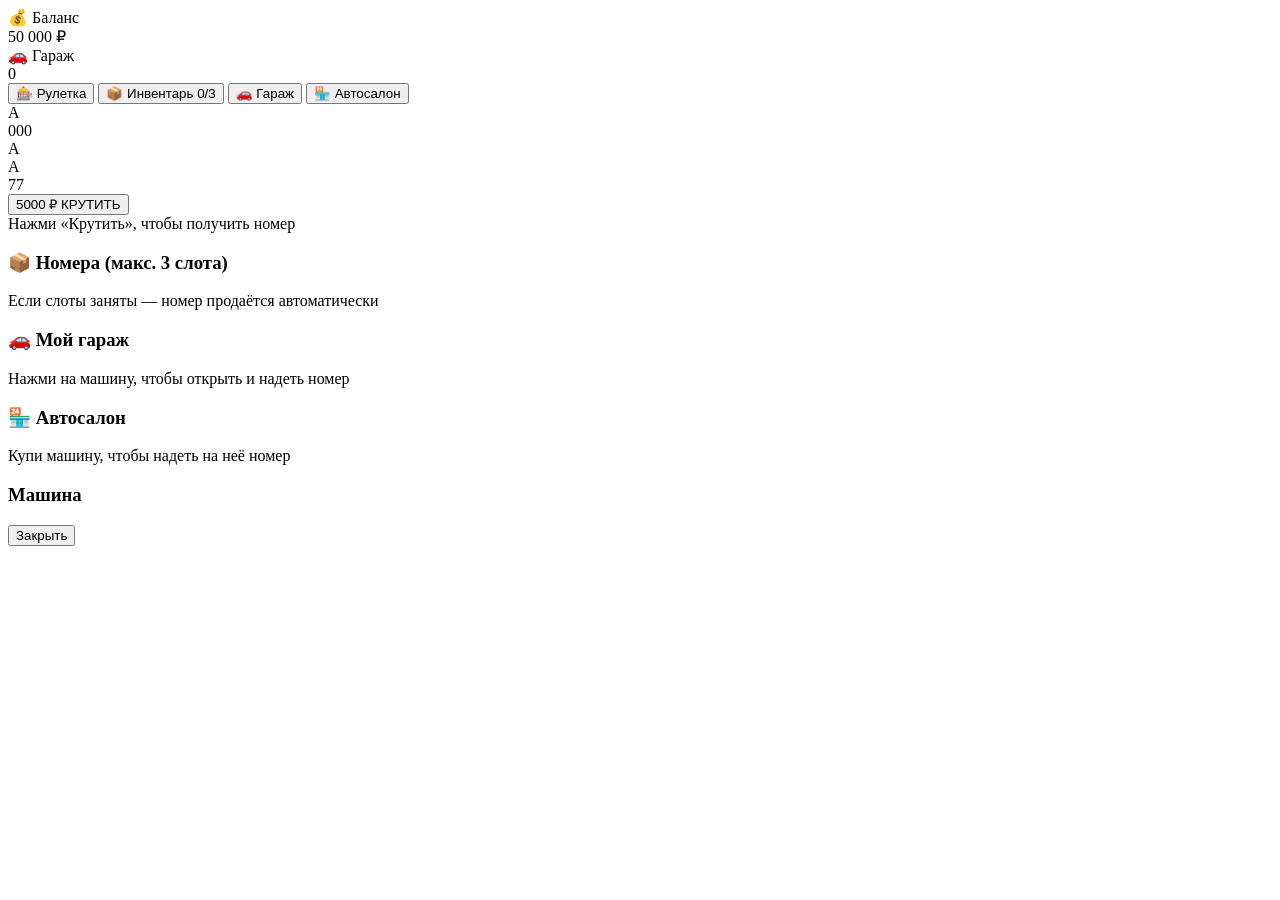
==== index.html @ 52959d86 "Rename index.html.html to index.html" ====
<!DOCTYPE html>
<html lang="ru">
<head>
    <meta charset="UTF-8">
    <meta name="viewport" content="width=device-width, initial-scale=1.0, user-scalable=no">
    <title>Генератор Номеров РФ</title>
    <script src="https://telegram.org/js/telegram-web-app.js"></script>
    <link rel="stylesheet" href="style.css">
</head>
<body>
    <div class="app">
        <header class="header">
            <div class="balance-card">
                <div class="balance-label">💰 Баланс</div>
                <div class="balance-value" id="balance">50 000 ₽</div>
            </div>
            <div class="stat-card">
                <div class="stat-label">🚗 Гараж</div>
                <div class="stat-value" id="garage-count">0</div>
            </div>
        </header>

        <nav class="tabs">
            <button class="tab active" data-tab="roulette">🎰 Рулетка</button>
            <button class="tab" data-tab="inventory">
                📦 Инвентарь
                <span class="badge" id="inv-badge">0/3</span>
            </button>
            <button class="tab" data-tab="garage">🚗 Гараж</button>
            <button class="tab" data-tab="shop">🏪 Автосалон</button>
        </nav>

        <!-- РУЛЕТКА -->
        <main class="tab-content active" id="tab-roulette">
            <div class="plate-wrapper">
                <div class="plate" id="plate">
                    <div class="plate-letter" id="l1">А</div>
                    <div class="plate-digits" id="d1">000</div>
                    <div class="plate-letter" id="l2">А</div>
                    <div class="plate-letter" id="l3">А</div>
                    <div class="plate-region" id="region">77</div>
                </div>
                <div class="combo" id="combo"></div>
            </div>

            <button class="spin-btn" id="spin-btn">
                <span class="spin-price">5000 ₽</span>
                <span class="spin-text">КРУТИТЬ</span>
            </button>

            <div class="info" id="info">Нажми «Крутить», чтобы получить номер</div>
        </main>

        <!-- ИНВЕНТАРЬ -->
        <main class="tab-content" id="tab-inventory">
            <div class="section-header">
                <h3>📦 Номера (макс. 3 слота)</h3>
                <span class="hint">Если слоты заняты — номер продаётся автоматически</span>
            </div>
            <div class="inv-grid" id="inv-grid"></div>
            <div class="inv-actions" id="inv-actions"></div>
        </main>

        <!-- ГАРАЖ -->
        <main class="tab-content" id="tab-garage">
            <div class="section-header">
                <h3>🚗 Мой гараж</h3>
                <span class="hint">Нажми на машину, чтобы открыть и надеть номер</span>
            </div>
            <div class="garage-grid" id="garage-grid"></div>
        </main>

        <!-- АВТОСАЛОН -->
        <main class="tab-content" id="tab-shop">
            <div class="section-header">
                <h3>🏪 Автосалон</h3>
                <span class="hint">Купи машину, чтобы надеть на неё номер</span>
            </div>
            <div class="shop-grid" id="shop-grid"></div>
        </main>
    </div>

    <!-- МОДАЛКА -->
    <div class="modal" id="modal">
        <div class="modal-content">
            <h3 id="modal-title">Машина</h3>
            <div id="modal-body"></div>
            <button class="modal-close" id="modal-close">Закрыть</button>
        </div>
    </div>

    <script src="app.js"></script>
</body>
</html>
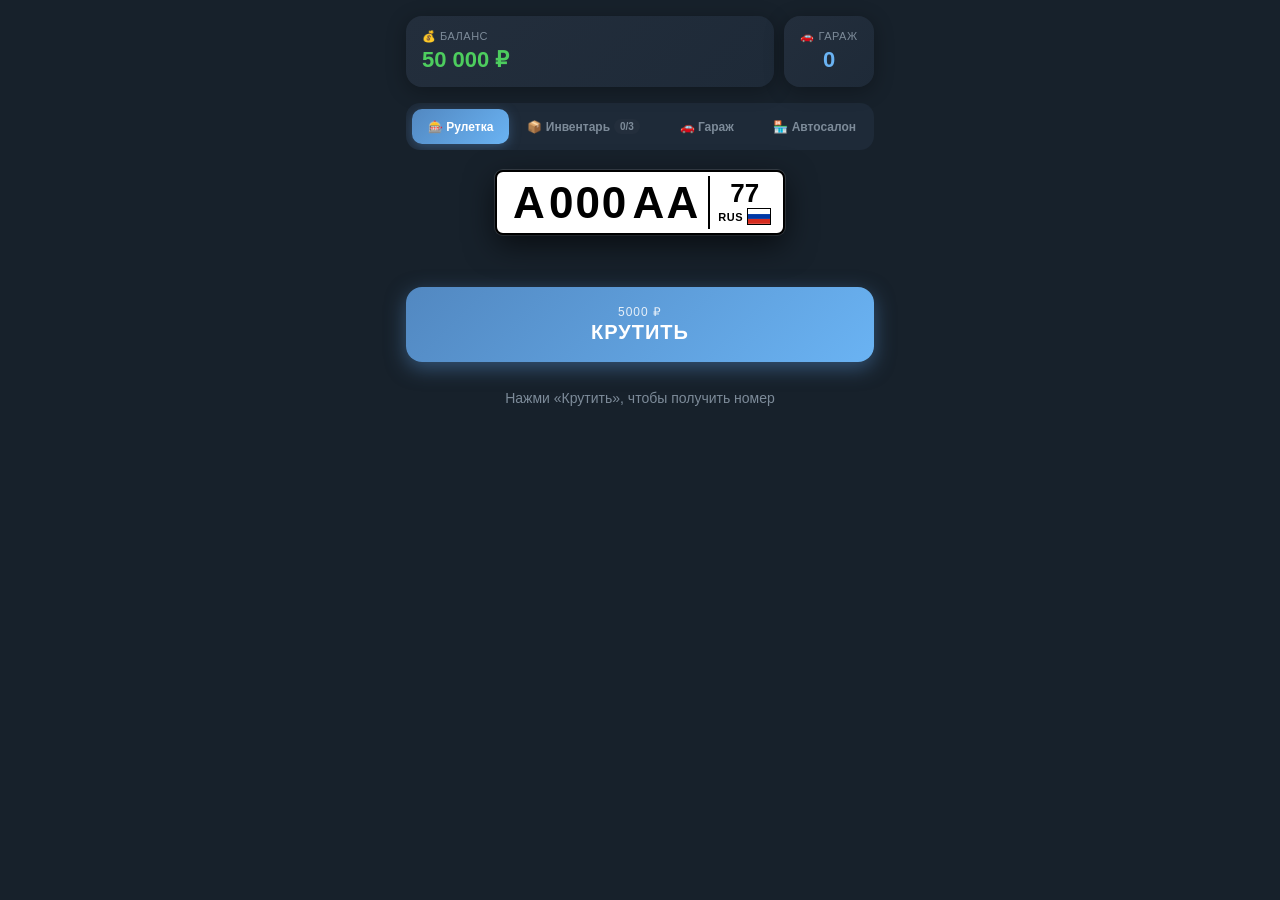
==== commit 441c82d1: "Add files via upload" ====
--- a/index.html
+++ b/index.html
@@ -33,12 +33,26 @@
         <!-- РУЛЕТКА -->
         <main class="tab-content active" id="tab-roulette">
             <div class="plate-wrapper">
-                <div class="plate" id="plate">
-                    <div class="plate-letter" id="l1">А</div>
-                    <div class="plate-digits" id="d1">000</div>
-                    <div class="plate-letter" id="l2">А</div>
-                    <div class="plate-letter" id="l3">А</div>
-                    <div class="plate-region" id="region">77</div>
+                <div class="plate-real" id="plate">
+                    <div class="plate-main">
+                        <div class="plate-letter" id="l1">А</div>
+                        <div class="plate-digits" id="d1">000</div>
+                        <div class="plate-letter" id="l2">А</div>
+                        <div class="plate-letter" id="l3">А</div>
+                    </div>
+                    <div class="plate-side">
+                        <div class="plate-region-num" id="region">77</div>
+                        <div class="plate-country">
+                            <span class="plate-rus">RUS</span>
+                            <span class="plate-flag">
+                                <svg viewBox="0 0 9 6" width="22" height="15">
+                                    <rect width="9" height="2" fill="#fff"/>
+                                    <rect y="2" width="9" height="2" fill="#0039a6"/>
+                                    <rect y="4" width="9" height="2" fill="#d52b1e"/>
+                                </svg>
+                            </span>
+                        </div>
+                    </div>
                 </div>
                 <div class="combo" id="combo"></div>
             </div>
@@ -91,4 +105,4 @@
 
     <script src="app.js"></script>
 </body>
-</html>
+</html>
--- a/style.css
+++ b/style.css
@@ -0,0 +1,492 @@
+* { margin: 0; padding: 0; box-sizing: border-box; -webkit-tap-highlight-color: transparent; }
+
+:root {
+    --bg: #17212b;
+    --bg-2: #1e2a38;
+    --card: #232e3c;
+    --accent: #5288c1;
+    --accent-2: #6ab3f3;
+    --text: #ffffff;
+    --text-dim: #7d8b99;
+    --gold: #ffd700;
+    --green: #4dcd5e;
+    --red: #e53935;
+    --purple: #a855f7;
+}
+
+body {
+    font-family: -apple-system, "SF Pro Display", "Roboto", sans-serif;
+    background: var(--bg);
+    color: var(--text);
+    min-height: 100vh;
+    overflow-x: hidden;
+}
+
+.app { padding: 16px; max-width: 500px; margin: 0 auto; padding-bottom: 40px; }
+
+/* HEADER */
+.header { display: flex; gap: 10px; margin-bottom: 16px; }
+.balance-card, .stat-card {
+    background: linear-gradient(135deg, var(--card), var(--bg-2));
+    border-radius: 16px;
+    padding: 14px 16px;
+    box-shadow: 0 4px 20px rgba(0,0,0,.3);
+}
+.balance-card { flex: 1; }
+.stat-card { min-width: 90px; text-align: center; }
+.balance-label, .stat-label {
+    font-size: 11px; color: var(--text-dim); margin-bottom: 4px;
+    text-transform: uppercase; letter-spacing: .5px;
+}
+.balance-value { font-size: 22px; font-weight: 700; color: var(--green); transition: color .3s; }
+.balance-value.negative { color: var(--red); }
+.stat-value { font-size: 22px; font-weight: 700; color: var(--accent-2); }
+
+/* TABS */
+.tabs {
+    display: flex; gap: 6px; background: var(--bg-2);
+    padding: 6px; border-radius: 14px; margin-bottom: 20px;
+    overflow-x: auto; scrollbar-width: none;
+}
+.tabs::-webkit-scrollbar { display: none; }
+.tab {
+    flex: 1; min-width: fit-content; background: transparent; border: none;
+    color: var(--text-dim); padding: 10px 12px; border-radius: 10px;
+    font-size: 12px; font-weight: 600; cursor: pointer;
+    transition: all .2s; display: flex; align-items: center;
+    justify-content: center; gap: 4px; white-space: nowrap;
+}
+.tab.active {
+    background: linear-gradient(135deg, var(--accent), var(--accent-2));
+    color: #fff; box-shadow: 0 3px 12px rgba(82,136,193,.4);
+}
+.tab:active { transform: scale(.96); }
+
+.badge {
+    background: var(--card); color: var(--text-dim); font-size: 10px;
+    padding: 2px 6px; border-radius: 8px; font-weight: 700;
+}
+.tab.active .badge { background: rgba(0,0,0,.25); color: #fff; }
+.badge.full { background: var(--red); color: #fff; }
+
+.tab-content { display: none; animation: fadeIn .3s; }
+.tab-content.active { display: block; }
+
+@keyframes fadeIn {
+    from { opacity: 0; transform: translateY(5px); }
+    to { opacity: 1; transform: translateY(0); }
+}
+
+.section-header { margin-bottom: 16px; }
+.section-header h3 { font-size: 16px; margin-bottom: 4px; }
+.section-header .hint { font-size: 12px; color: var(--text-dim); }
+
+/* ============ РЕАЛЬНЫЙ НОМЕР ============ */
+.plate-wrapper { margin: 20px 0; text-align: center; }
+
+.plate-real {
+    display: inline-flex;
+    background: #fff;
+    border: 2.5px solid #000;
+    border-radius: 8px;
+    overflow: hidden;
+    font-family: "Arial", "Helvetica", sans-serif;
+    box-shadow: 0 10px 30px rgba(0,0,0,.6), 0 0 0 1px rgba(255,255,255,.15);
+    transition: transform .3s, box-shadow .3s;
+    padding: 4px;
+    gap: 2px;
+    position: relative;
+}
+
+.plate-real.spinning { animation: shake .1s infinite; }
+
+@keyframes shake {
+    0%, 100% { transform: translateX(0); }
+    25% { transform: translateX(-2px); }
+    75% { transform: translateX(2px); }
+}
+
+.plate-real .plate-main {
+    display: flex;
+    align-items: center;
+    gap: 2px;
+    padding: 4px 8px 4px 12px;
+}
+
+.plate-real .plate-letter,
+.plate-real .plate-digits {
+    font-family: "Arial Black", "Arial", sans-serif;
+    font-weight: 900;
+    color: #000;
+    line-height: 1;
+    text-align: center;
+}
+
+.plate-real .plate-letter {
+    font-size: 44px;
+    min-width: 32px;
+}
+
+.plate-real .plate-digits {
+    font-size: 44px;
+    letter-spacing: 2px;
+    padding: 0 2px;
+}
+
+.plate-real .plate-side {
+    display: flex;
+    flex-direction: column;
+    justify-content: center;
+    align-items: center;
+    padding: 4px 8px;
+    border-left: 2px solid #000;
+    gap: 2px;
+    min-width: 58px;
+}
+
+.plate-real .plate-region-num {
+    font-family: "Arial Black", sans-serif;
+    font-weight: 900;
+    font-size: 26px;
+    color: #000;
+    line-height: 1;
+}
+
+.plate-real .plate-country {
+    display: flex;
+    align-items: center;
+    gap: 4px;
+}
+
+.plate-real .plate-rus {
+    font-family: "Arial", sans-serif;
+    font-weight: 700;
+    font-size: 11px;
+    color: #000;
+    letter-spacing: .5px;
+}
+
+.plate-real .plate-flag {
+    display: flex;
+    border: 1px solid #000;
+    line-height: 0;
+}
+
+.plate-real.special {
+    box-shadow: 0 10px 30px rgba(255,215,0,.6), 0 0 30px rgba(255,215,0,.5);
+    border-color: #b8860b;
+}
+.plate-real.special .plate-letter,
+.plate-real.special .plate-digits {
+    color: #8b6914;
+}
+
+.plate-real.legendary {
+    box-shadow: 0 10px 40px rgba(229,57,53,.8), 0 0 50px rgba(229,57,53,.6);
+    border-color: #8b0000;
+    animation: pulse 1.5s infinite;
+}
+.plate-real.legendary .plate-letter,
+.plate-real.legendary .plate-digits {
+    color: #8b0000;
+}
+
+@keyframes pulse {
+    0%, 100% { box-shadow: 0 10px 40px rgba(229,57,53,.8), 0 0 50px rgba(229,57,53,.6); }
+    50% { box-shadow: 0 10px 50px rgba(229,57,53,1), 0 0 70px rgba(229,57,53,.8); }
+}
+
+.combo {
+    margin-top: 14px; font-size: 13px; color: var(--gold);
+    font-weight: 600; min-height: 18px; letter-spacing: .5px;
+}
+
+/* SPIN */
+.spin-btn {
+    width: 100%;
+    background: linear-gradient(135deg, var(--accent), var(--accent-2));
+    color: #fff; border: none; border-radius: 16px;
+    padding: 18px; font-size: 18px; font-weight: 800;
+    letter-spacing: 1px; cursor: pointer;
+    box-shadow: 0 6px 20px rgba(82,136,193,.5);
+    display: flex; flex-direction: column; align-items: center; gap: 2px;
+    transition: all .15s;
+}
+.spin-btn:active { transform: scale(.97); }
+.spin-btn:disabled { opacity: .5; cursor: not-allowed; box-shadow: none; }
+.spin-price { font-size: 12px; opacity: .85; font-weight: 500; }
+.spin-text { font-size: 20px; }
+
+.info {
+    text-align: center; margin-top: 18px; font-size: 14px;
+    color: var(--text-dim); min-height: 40px; padding: 10px;
+    border-radius: 12px; transition: all .3s;
+}
+.info.win { color: var(--green); font-weight: 600; background: rgba(77,205,94,.1); }
+.info.lose { color: var(--red); font-weight: 600; background: rgba(229,57,53,.1); }
+.info.jackpot {
+    color: var(--gold); font-weight: 700;
+    background: rgba(255,215,0,.15);
+    animation: pulse 1s infinite;
+}
+.info.auto { color: var(--accent-2); background: rgba(82,136,193,.15); }
+
+/* INVENTORY */
+.inv-grid { display: grid; grid-template-columns: 1fr; gap: 10px; margin-bottom: 16px; }
+
+.slot {
+    background: var(--bg-2); border: 2px dashed #34404f;
+    border-radius: 14px; padding: 14px; min-height: 90px;
+    display: flex; flex-direction: column; justify-content: space-between;
+    transition: all .3s;
+}
+.slot.filled {
+    border-style: solid; border-color: var(--accent);
+    background: linear-gradient(135deg, var(--card), var(--bg-2));
+    box-shadow: 0 4px 14px rgba(82,136,193,.2);
+}
+.slot.empty {
+    align-items: center; justify-content: center;
+    color: var(--text-dim); font-size: 13px;
+}
+.slot.equipped {
+    border-color: var(--gold);
+    box-shadow: 0 4px 14px rgba(255,215,0,.25);
+    background: linear-gradient(135deg, var(--card), #2e2416);
+}
+
+.slot-top {
+    display: flex; justify-content: space-between;
+    align-items: flex-start; margin-bottom: 8px;
+}
+.slot-num {
+    font-family: "Arial Black", sans-serif; font-weight: 900;
+    font-size: 15px; color: #fff; background: #000;
+    padding: 5px 12px; border-radius: 6px; border: 1px solid #fff;
+    letter-spacing: 1px;
+}
+.slot-num.special { border-color: var(--gold); box-shadow: 0 0 10px var(--gold); }
+.slot-num.legendary {
+    border-color: var(--red); box-shadow: 0 0 10px var(--red);
+    animation: pulse 1.5s infinite;
+}
+
+.slot-price { font-size: 14px; font-weight: 700; color: var(--green); }
+.slot-combos { font-size: 11px; color: var(--text-dim); margin-bottom: 8px; line-height: 1.4; }
+.slot-actions { display: flex; gap: 6px; }
+
+.btn {
+    flex: 1; background: var(--accent); color: #fff; border: none;
+    padding: 8px; border-radius: 8px; font-size: 12px;
+    font-weight: 700; cursor: pointer; transition: all .15s;
+}
+.btn:active { transform: scale(.96); }
+.btn.sell { background: var(--green); }
+.btn.install { background: var(--purple); }
+.btn.ghost { background: var(--card); color: var(--text-dim); }
+
+/* GARAGE */
+.garage-grid { display: flex; flex-direction: column; gap: 12px; }
+
+.car-card {
+    background: linear-gradient(135deg, var(--card), var(--bg-2));
+    border-radius: 16px; padding: 14px;
+    box-shadow: 0 4px 20px rgba(0,0,0,.3);
+    border: 1px solid #2d3946;
+    cursor: pointer; transition: all .2s;
+}
+.car-card:active { transform: scale(.98); }
+.car-card.has-plate {
+    border-color: var(--purple);
+    box-shadow: 0 4px 20px rgba(168,85,247,.25);
+}
+
+.car-header {
+    display: flex; justify-content: space-between;
+    align-items: center; margin-bottom: 10px;
+}
+.car-name { font-size: 15px; font-weight: 800; }
+.car-emoji { font-size: 28px; }
+
+.car-plate {
+    display: inline-flex; align-items: center; background: #fff;
+    border: 2px solid #000; border-radius: 6px; padding: 3px 8px; gap: 2px;
+    font-family: "Arial Black", sans-serif; font-size: 13px; color: #000;
+}
+.car-plate.empty-plate {
+    background: transparent; border: 2px dashed #444; color: var(--text-dim);
+    font-family: inherit; font-size: 12px; padding: 4px 10px;
+}
+.car-plate-special { border-color: var(--gold); box-shadow: 0 0 8px var(--gold); }
+
+/* SHOP */
+.shop-grid { display: flex; flex-direction: column; gap: 12px; }
+.shop-card {
+    background: linear-gradient(135deg, var(--card), var(--bg-2));
+    border-radius: 16px; padding: 16px;
+    box-shadow: 0 4px 20px rgba(0,0,0,.3);
+    border: 1px solid #2d3946;
+    display: flex; gap: 14px; align-items: center;
+    transition: all .3s;
+}
+.shop-card.owned { border-color: var(--green); opacity: .65; }
+.shop-emoji {
+    font-size: 46px; min-width: 60px; text-align: center;
+    filter: drop-shadow(0 4px 8px rgba(0,0,0,.5));
+}
+.shop-info { flex: 1; }
+.shop-name { font-size: 15px; font-weight: 800; margin-bottom: 4px; }
+.shop-desc { font-size: 11px; color: var(--text-dim); margin-bottom: 8px; line-height: 1.4; }
+.shop-price { font-size: 14px; font-weight: 700; color: var(--gold); }
+
+.buy-btn {
+    background: linear-gradient(135deg, var(--gold), #ffb700);
+    color: #000; border: none; padding: 10px 16px; border-radius: 10px;
+    font-size: 13px; font-weight: 800; cursor: pointer;
+    transition: all .15s; white-space: nowrap;
+}
+.buy-btn:active { transform: scale(.96); }
+.buy-btn:disabled { opacity: .4; cursor: not-allowed; }
+
+/* MODAL */
+.modal {
+    position: fixed; inset: 0; background: rgba(0,0,0,.7);
+    backdrop-filter: blur(6px); display: none;
+    align-items: center; justify-content: center;
+    padding: 20px; z-index: 100;
+}
+.modal.active { display: flex; animation: fadeIn .2s; }
+
+.modal-content {
+    background: var(--bg-2); border-radius: 18px; padding: 20px;
+    max-width: 400px; width: 100%; max-height: 80vh; overflow-y: auto;
+    box-shadow: 0 20px 60px rgba(0,0,0,.6);
+}
+.modal-content h3 { font-size: 16px; margin-bottom: 14px; }
+
+.modal-list { display: flex; flex-direction: column; gap: 8px; margin-bottom: 14px; }
+
+.modal-item {
+    background: var(--card); border: 2px solid transparent;
+    border-radius: 10px; padding: 10px 14px; cursor: pointer;
+    display: flex; justify-content: space-between; align-items: center;
+    transition: all .15s;
+}
+.modal-item:active { transform: scale(.98); }
+.modal-item:hover, .modal-item.selected {
+    border-color: var(--accent);
+    background: linear-gradient(135deg, var(--card), #2a3a4d);
+}
+
+.modal-close {
+    width: 100%; background: var(--card); color: var(--text-dim);
+    border: none; padding: 12px; border-radius: 10px;
+    font-weight: 700; cursor: pointer; font-size: 14px;
+    margin-top: 10px;
+}
+.modal-close:active { transform: scale(.97); }
+
+.empty {
+    color: var(--text-dim); font-size: 13px; text-align: center;
+    padding: 30px 20px; background: var(--bg-2); border-radius: 14px;
+    border: 2px dashed #34404f;
+}
+
+/* CAR VIEW */
+.car-view {
+    display: flex; flex-direction: column; align-items: center;
+    gap: 14px; padding: 10px 0;
+}
+
+.car-view-name { font-size: 18px; font-weight: 800; text-align: center; }
+.car-view-price { font-size: 14px; font-weight: 700; color: var(--green); }
+.car-view-actions {
+    display: flex; flex-direction: column; gap: 8px;
+    width: 100%; margin-top: 6px;
+}
+.car-view-actions .btn { padding: 12px; font-size: 14px; }
+
+/* МАШИНА СПЕРЕДИ */
+.car-view-3d {
+    width: 100%;
+    max-width: 340px;
+    margin: 0 auto;
+    position: relative;
+}
+
+.car-view-3d svg {
+    width: 100%;
+    height: auto;
+    filter: drop-shadow(0 10px 20px rgba(0,0,0,.6));
+}
+
+.car-view-plate-front {
+    position: absolute;
+    left: 50%;
+    bottom: 22%;
+    transform: translateX(-50%);
+    display: inline-flex;
+    background: #fff;
+    border: 1.5px solid #000;
+    border-radius: 3px;
+    overflow: hidden;
+    font-family: "Arial Black", sans-serif;
+    padding: 1px;
+    gap: 1px;
+    box-shadow: 0 3px 8px rgba(0,0,0,.5);
+    z-index: 2;
+}
+
+.car-view-plate-front .fp-main {
+    display: flex;
+    align-items: center;
+    padding: 1px 4px;
+    gap: 1px;
+    font-size: 11px;
+    font-weight: 900;
+    color: #000;
+    letter-spacing: 0.5px;
+}
+
+.car-view-plate-front .fp-side {
+    display: flex;
+    flex-direction: column;
+    align-items: center;
+    justify-content: center;
+    border-left: 1px solid #000;
+    padding: 0 3px;
+    font-size: 8px;
+    font-weight: 900;
+    color: #000;
+    min-width: 20px;
+}
+
+.car-view-plate-front .fp-region {
+    font-size: 9px;
+    line-height: 1;
+}
+.car-view-plate-front .fp-rus {
+    font-size: 5px;
+    line-height: 1;
+    margin-top: 1px;
+}
+
+.car-view-plate-front.special {
+    border-color: #b8860b;
+    box-shadow: 0 3px 12px rgba(255,215,0,.7);
+}
+.car-view-plate-front.legendary {
+    border-color: #8b0000;
+    box-shadow: 0 3px 15px rgba(229,57,53,.9);
+    animation: pulse 1.5s infinite;
+}
+
+.car-view-plate-front.empty {
+    background: transparent;
+    border: 1.5px dashed #444;
+    color: var(--text-dim);
+    font-family: inherit;
+    font-weight: 500;
+    font-size: 10px;
+    padding: 3px 8px;
+}
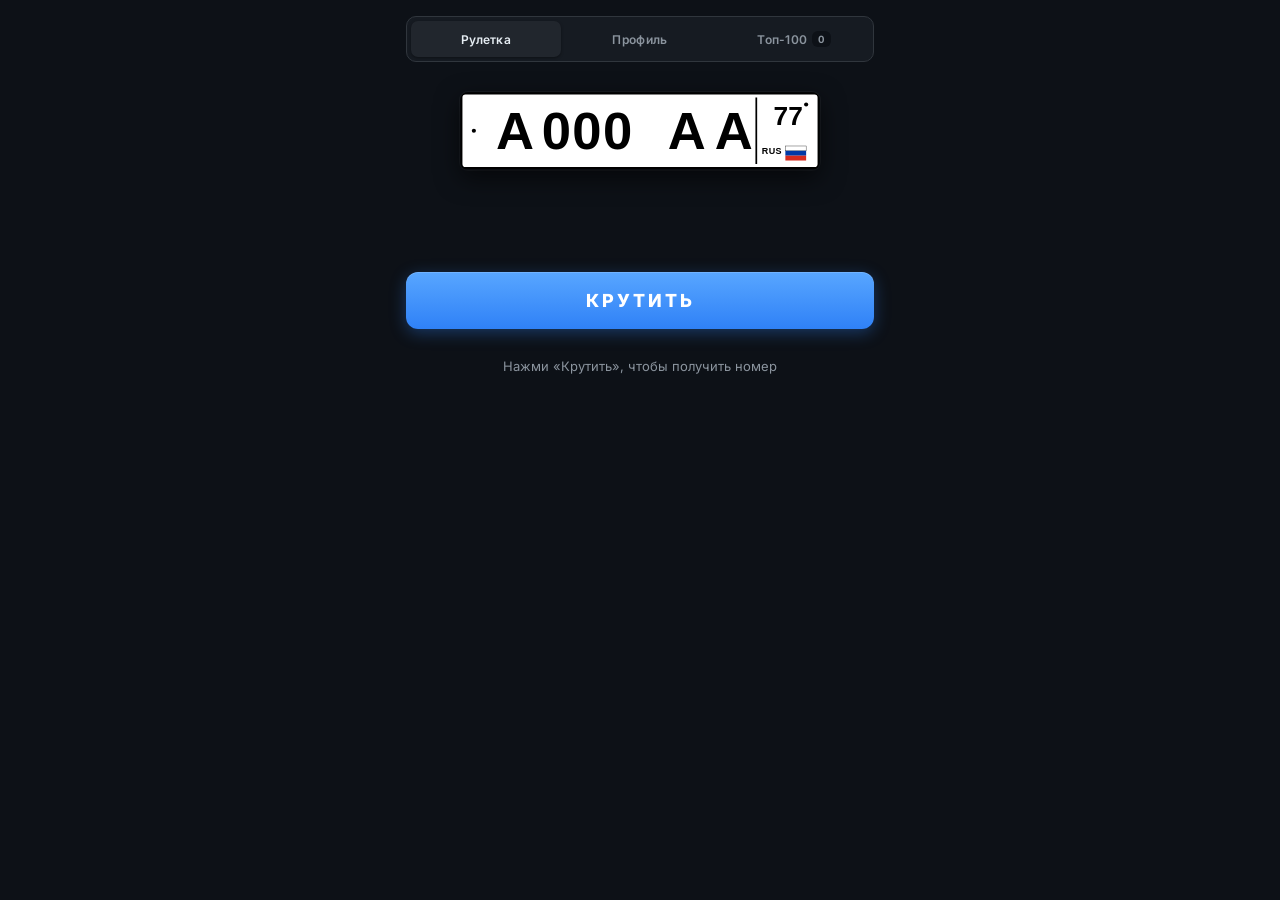
==== commit 54f75ce5: "Add files via upload" ====
--- a/index.html
+++ b/index.html
@@ -5,102 +5,95 @@
     <meta name="viewport" content="width=device-width, initial-scale=1.0, user-scalable=no">
     <title>Генератор Номеров РФ</title>
     <script src="https://telegram.org/js/telegram-web-app.js"></script>
+    <link href="https://fonts.googleapis.com/css2?family=Inter:wght@400;500;600;700;800;900&display=swap" rel="stylesheet">
     <link rel="stylesheet" href="style.css">
 </head>
 <body>
     <div class="app">
-        <header class="header">
-            <div class="balance-card">
-                <div class="balance-label">💰 Баланс</div>
-                <div class="balance-value" id="balance">50 000 ₽</div>
-            </div>
-            <div class="stat-card">
-                <div class="stat-label">🚗 Гараж</div>
-                <div class="stat-value" id="garage-count">0</div>
-            </div>
-        </header>
 
         <nav class="tabs">
-            <button class="tab active" data-tab="roulette">🎰 Рулетка</button>
-            <button class="tab" data-tab="inventory">
-                📦 Инвентарь
-                <span class="badge" id="inv-badge">0/3</span>
+            <button class="tab active" data-tab="roulette">Рулетка</button>
+            <button class="tab" data-tab="profile">Профиль</button>
+            <button class="tab" data-tab="top">
+                Топ-100
+                <span class="badge" id="top-badge">0</span>
             </button>
-            <button class="tab" data-tab="garage">🚗 Гараж</button>
-            <button class="tab" data-tab="shop">🏪 Автосалон</button>
         </nav>
 
         <!-- РУЛЕТКА -->
         <main class="tab-content active" id="tab-roulette">
             <div class="plate-wrapper">
-                <div class="plate-real" id="plate">
-                    <div class="plate-main">
-                        <div class="plate-letter" id="l1">А</div>
-                        <div class="plate-digits" id="d1">000</div>
-                        <div class="plate-letter" id="l2">А</div>
-                        <div class="plate-letter" id="l3">А</div>
-                    </div>
-                    <div class="plate-side">
-                        <div class="plate-region-num" id="region">77</div>
-                        <div class="plate-country">
-                            <span class="plate-rus">RUS</span>
-                            <span class="plate-flag">
-                                <svg viewBox="0 0 9 6" width="22" height="15">
-                                    <rect width="9" height="2" fill="#fff"/>
-                                    <rect y="2" width="9" height="2" fill="#0039a6"/>
-                                    <rect y="4" width="9" height="2" fill="#d52b1e"/>
-                                </svg>
-                            </span>
-                        </div>
-                    </div>
+                <div class="plate-svg-wrapper" id="plate-wrap">
+                    <svg viewBox="0 0 520 112" xmlns="http://www.w3.org/2000/svg" class="plate-svg" id="roulette-plate">
+                        <rect x="2" y="2" width="516" height="108" rx="6" fill="#fff" stroke="#000" stroke-width="3"/>
+                        <circle cx="20" cy="56" r="3" fill="#000"/>
+                        <circle cx="500" cy="18" r="3" fill="#000"/>
+                        <line x1="428" y1="8" x2="428" y2="104" stroke="#000" stroke-width="2.5"/>
+                        <text id="pl-l1" x="52" y="82" font-family="'Arial Black',Arial,sans-serif" font-weight="900" font-size="76" fill="#000">А</text>
+                        <text id="pl-d1" x="118" y="82" font-family="'Arial Black',Arial,sans-serif" font-weight="900" font-size="76" fill="#000" letter-spacing="2">000</text>
+                        <text id="pl-l2" x="300" y="82" font-family="'Arial Black',Arial,sans-serif" font-weight="900" font-size="76" fill="#000">А</text>
+                        <text id="pl-l3" x="368" y="82" font-family="'Arial Black',Arial,sans-serif" font-weight="900" font-size="76" fill="#000">А</text>
+                        <text id="pl-region" x="474" y="48" font-family="'Arial Black',Arial,sans-serif" font-weight="900" font-size="38" fill="#000" text-anchor="middle">77</text>
+                        <text x="436" y="90" font-family="Arial,sans-serif" font-weight="700" font-size="13" fill="#000" letter-spacing="0.5">RUS</text>
+                        <g transform="translate(470, 78)">
+                            <rect width="30" height="7" fill="#fff" stroke="#000" stroke-width="0.5"/>
+                            <rect y="7" width="30" height="7" fill="#0039a6"/>
+                            <rect y="14" width="30" height="7" fill="#d52b1e"/>
+                        </g>
+                    </svg>
                 </div>
                 <div class="combo" id="combo"></div>
+                <div class="plate-price" id="plate-price"></div>
             </div>
 
             <button class="spin-btn" id="spin-btn">
-                <span class="spin-price">5000 ₽</span>
                 <span class="spin-text">КРУТИТЬ</span>
             </button>
 
             <div class="info" id="info">Нажми «Крутить», чтобы получить номер</div>
         </main>
 
-        <!-- ИНВЕНТАРЬ -->
-        <main class="tab-content" id="tab-inventory">
+        <!-- ПРОФИЛЬ -->
+        <main class="tab-content" id="tab-profile">
+            <div class="profile-card">
+                <div class="profile-avatar" id="profile-avatar">И</div>
+                <div class="profile-name" id="profile-name">Игрок</div>
+                <div class="profile-sub" id="profile-sub">Играю в рулетку номеров</div>
+            </div>
+
+            <div class="stats-grid">
+                <div class="stat-box">
+                    <div class="stat-box-label">Всего круток</div>
+                    <div class="stat-box-value" id="st-spins">0</div>
+                </div>
+                <div class="stat-box">
+                    <div class="stat-box-label">Уникальных</div>
+                    <div class="stat-box-value" id="st-unique">0</div>
+                </div>
+                <div class="stat-box">
+                    <div class="stat-box-label">Средняя цена</div>
+                    <div class="stat-box-value" id="st-avg">0 ₽</div>
+                </div>
+                <div class="stat-box">
+                    <div class="stat-box-label">Общая стоимость</div>
+                    <div class="stat-box-value" id="st-total">0 ₽</div>
+                </div>
+            </div>
+
             <div class="section-header">
-                <h3>📦 Номера (макс. 3 слота)</h3>
-                <span class="hint">Если слоты заняты — номер продаётся автоматически</span>
+                <h3>Лучший номер</h3>
             </div>
-            <div class="inv-grid" id="inv-grid"></div>
-            <div class="inv-actions" id="inv-actions"></div>
+            <div id="best-plate-container"></div>
         </main>
 
-        <!-- ГАРАЖ -->
-        <main class="tab-content" id="tab-garage">
+        <!-- ТОП-100 -->
+        <main class="tab-content" id="tab-top">
             <div class="section-header">
-                <h3>🚗 Мой гараж</h3>
-                <span class="hint">Нажми на машину, чтобы открыть и надеть номер</span>
+                <h3>Топ-100 номеров по стоимости</h3>
+                <span class="hint">Показаны только лучшие из твоей коллекции</span>
             </div>
-            <div class="garage-grid" id="garage-grid"></div>
+            <div class="top-list" id="top-list"></div>
         </main>
-
-        <!-- АВТОСАЛОН -->
-        <main class="tab-content" id="tab-shop">
-            <div class="section-header">
-                <h3>🏪 Автосалон</h3>
-                <span class="hint">Купи машину, чтобы надеть на неё номер</span>
-            </div>
-            <div class="shop-grid" id="shop-grid"></div>
-        </main>
-    </div>
-
-    <!-- МОДАЛКА -->
-    <div class="modal" id="modal">
-        <div class="modal-content">
-            <h3 id="modal-title">Машина</h3>
-            <div id="modal-body"></div>
-            <button class="modal-close" id="modal-close">Закрыть</button>
-        </div>
     </div>
 
     <script src="app.js"></script>
--- a/style.css
+++ b/style.css
@@ -1,104 +1,116 @@
 * { margin: 0; padding: 0; box-sizing: border-box; -webkit-tap-highlight-color: transparent; }
 
 :root {
-    --bg: #17212b;
-    --bg-2: #1e2a38;
-    --card: #232e3c;
-    --accent: #5288c1;
-    --accent-2: #6ab3f3;
-    --text: #ffffff;
-    --text-dim: #7d8b99;
-    --gold: #ffd700;
-    --green: #4dcd5e;
-    --red: #e53935;
-    --purple: #a855f7;
+    --bg: #0d1117;
+    --bg-2: #161b22;
+    --card: #1c2128;
+    --card-2: #21262d;
+    --accent: #2f81f7;
+    --accent-2: #58a6ff;
+    --text: #e6edf3;
+    --text-dim: #8b949e;
+    --text-mute: #6e7681;
+    --gold: #d4a017;
+    --green: #3fb950;
+    --red: #f85149;
+    --purple: #a371f7;
+    --border: #30363d;
 }
 
 body {
-    font-family: -apple-system, "SF Pro Display", "Roboto", sans-serif;
+    font-family: 'Inter', -apple-system, "SF Pro Display", Roboto, sans-serif;
     background: var(--bg);
     color: var(--text);
     min-height: 100vh;
     overflow-x: hidden;
+    -webkit-font-smoothing: antialiased;
 }
 
 .app { padding: 16px; max-width: 500px; margin: 0 auto; padding-bottom: 40px; }
-
-/* HEADER */
-.header { display: flex; gap: 10px; margin-bottom: 16px; }
-.balance-card, .stat-card {
-    background: linear-gradient(135deg, var(--card), var(--bg-2));
-    border-radius: 16px;
-    padding: 14px 16px;
-    box-shadow: 0 4px 20px rgba(0,0,0,.3);
-}
-.balance-card { flex: 1; }
-.stat-card { min-width: 90px; text-align: center; }
-.balance-label, .stat-label {
-    font-size: 11px; color: var(--text-dim); margin-bottom: 4px;
-    text-transform: uppercase; letter-spacing: .5px;
-}
-.balance-value { font-size: 22px; font-weight: 700; color: var(--green); transition: color .3s; }
-.balance-value.negative { color: var(--red); }
-.stat-value { font-size: 22px; font-weight: 700; color: var(--accent-2); }
 
 /* TABS */
 .tabs {
-    display: flex; gap: 6px; background: var(--bg-2);
-    padding: 6px; border-radius: 14px; margin-bottom: 20px;
-    overflow-x: auto; scrollbar-width: none;
-}
-.tabs::-webkit-scrollbar { display: none; }
+    display: flex;
+    gap: 4px;
+    background: var(--bg-2);
+    padding: 4px;
+    border-radius: 10px;
+    margin-bottom: 20px;
+    border: 1px solid var(--border);
+}
 .tab {
-    flex: 1; min-width: fit-content; background: transparent; border: none;
-    color: var(--text-dim); padding: 10px 12px; border-radius: 10px;
-    font-size: 12px; font-weight: 600; cursor: pointer;
-    transition: all .2s; display: flex; align-items: center;
-    justify-content: center; gap: 4px; white-space: nowrap;
+    flex: 1;
+    min-width: fit-content;
+    background: transparent;
+    border: none;
+    color: var(--text-dim);
+    padding: 10px 12px;
+    border-radius: 7px;
+    font-size: 12px;
+    font-weight: 600;
+    cursor: pointer;
+    transition: all .15s;
+    display: flex;
+    align-items: center;
+    justify-content: center;
+    gap: 5px;
+    white-space: nowrap;
+    font-family: inherit;
+    letter-spacing: 0.3px;
 }
 .tab.active {
-    background: linear-gradient(135deg, var(--accent), var(--accent-2));
-    color: #fff; box-shadow: 0 3px 12px rgba(82,136,193,.4);
-}
-.tab:active { transform: scale(.96); }
+    background: var(--card-2);
+    color: var(--text);
+    box-shadow: 0 1px 3px rgba(0,0,0,.4);
+}
+.tab:active { transform: scale(.97); }
 
 .badge {
-    background: var(--card); color: var(--text-dim); font-size: 10px;
-    padding: 2px 6px; border-radius: 8px; font-weight: 700;
-}
-.tab.active .badge { background: rgba(0,0,0,.25); color: #fff; }
-.badge.full { background: var(--red); color: #fff; }
-
-.tab-content { display: none; animation: fadeIn .3s; }
-.tab-content.active { display: block; }
+    background: var(--bg);
+    color: var(--text-dim);
+    font-size: 10px;
+    padding: 2px 6px;
+    border-radius: 6px;
+    font-weight: 700;
+    font-variant-numeric: tabular-nums;
+}
+.tab.active .badge { background: var(--card); color: var(--text); }
+
+.tab-content { display: none; }
+.tab-content.active { display: block; animation: fadeIn .25s ease; }
 
 @keyframes fadeIn {
-    from { opacity: 0; transform: translateY(5px); }
+    from { opacity: 0; transform: translateY(4px); }
     to { opacity: 1; transform: translateY(0); }
 }
 
-.section-header { margin-bottom: 16px; }
-.section-header h3 { font-size: 16px; margin-bottom: 4px; }
+.section-header { margin-bottom: 12px; }
+.section-header h3 { font-size: 15px; margin-bottom: 4px; font-weight: 700; }
 .section-header .hint { font-size: 12px; color: var(--text-dim); }
 
-/* ============ РЕАЛЬНЫЙ НОМЕР ============ */
-.plate-wrapper { margin: 20px 0; text-align: center; }
-
-.plate-real {
-    display: inline-flex;
-    background: #fff;
-    border: 2.5px solid #000;
+/* ============ НОМЕР ============ */
+.plate-wrapper { margin: 30px 0 24px; text-align: center; }
+
+.plate-svg-wrapper {
+    display: inline-block;
+    max-width: 380px;
+    width: 100%;
+    padding: 0 10px;
+    transition: filter .3s;
+}
+
+.plate-svg {
+    width: 100%;
+    height: auto;
+    display: block;
     border-radius: 8px;
-    overflow: hidden;
-    font-family: "Arial", "Helvetica", sans-serif;
-    box-shadow: 0 10px 30px rgba(0,0,0,.6), 0 0 0 1px rgba(255,255,255,.15);
+    box-shadow: 0 8px 24px rgba(0,0,0,.6), 0 0 0 1px rgba(255,255,255,.05);
     transition: transform .3s, box-shadow .3s;
-    padding: 4px;
-    gap: 2px;
-    position: relative;
-}
-
-.plate-real.spinning { animation: shake .1s infinite; }
+}
+
+.plate-svg-wrapper.spinning .plate-svg {
+    animation: shake .08s infinite;
+}
 
 @keyframes shake {
     0%, 100% { transform: translateX(0); }
@@ -106,387 +118,256 @@
     75% { transform: translateX(2px); }
 }
 
-.plate-real .plate-main {
-    display: flex;
-    align-items: center;
-    gap: 2px;
-    padding: 4px 8px 4px 12px;
-}
-
-.plate-real .plate-letter,
-.plate-real .plate-digits {
-    font-family: "Arial Black", "Arial", sans-serif;
-    font-weight: 900;
-    color: #000;
-    line-height: 1;
-    text-align: center;
-}
-
-.plate-real .plate-letter {
-    font-size: 44px;
-    min-width: 32px;
-}
-
-.plate-real .plate-digits {
-    font-size: 44px;
-    letter-spacing: 2px;
-    padding: 0 2px;
-}
-
-.plate-real .plate-side {
-    display: flex;
-    flex-direction: column;
-    justify-content: center;
-    align-items: center;
-    padding: 4px 8px;
-    border-left: 2px solid #000;
-    gap: 2px;
-    min-width: 58px;
-}
-
-.plate-real .plate-region-num {
-    font-family: "Arial Black", sans-serif;
-    font-weight: 900;
-    font-size: 26px;
-    color: #000;
-    line-height: 1;
-}
-
-.plate-real .plate-country {
-    display: flex;
-    align-items: center;
-    gap: 4px;
-}
-
-.plate-real .plate-rus {
-    font-family: "Arial", sans-serif;
-    font-weight: 700;
-    font-size: 11px;
-    color: #000;
-    letter-spacing: .5px;
-}
-
-.plate-real .plate-flag {
-    display: flex;
-    border: 1px solid #000;
-    line-height: 0;
-}
-
-.plate-real.special {
-    box-shadow: 0 10px 30px rgba(255,215,0,.6), 0 0 30px rgba(255,215,0,.5);
-    border-color: #b8860b;
-}
-.plate-real.special .plate-letter,
-.plate-real.special .plate-digits {
-    color: #8b6914;
-}
-
-.plate-real.legendary {
-    box-shadow: 0 10px 40px rgba(229,57,53,.8), 0 0 50px rgba(229,57,53,.6);
-    border-color: #8b0000;
+.plate-svg-wrapper.special .plate-svg {
+    box-shadow: 0 8px 40px rgba(212,160,23,.7), 0 0 0 2px #d4a017;
+}
+.plate-svg-wrapper.special .plate-svg text {
+    fill: #8b6914;
+}
+
+.plate-svg-wrapper.legendary .plate-svg {
+    box-shadow: 0 8px 50px rgba(248,81,73,.9), 0 0 0 2px #8b0000;
     animation: pulse 1.5s infinite;
 }
-.plate-real.legendary .plate-letter,
-.plate-real.legendary .plate-digits {
-    color: #8b0000;
+.plate-svg-wrapper.legendary .plate-svg text {
+    fill: #8b0000;
 }
 
 @keyframes pulse {
-    0%, 100% { box-shadow: 0 10px 40px rgba(229,57,53,.8), 0 0 50px rgba(229,57,53,.6); }
-    50% { box-shadow: 0 10px 50px rgba(229,57,53,1), 0 0 70px rgba(229,57,53,.8); }
+    0%, 100% { box-shadow: 0 8px 50px rgba(248,81,73,.9), 0 0 0 2px #8b0000; }
+    50% { box-shadow: 0 8px 60px rgba(248,81,73,1), 0 0 0 2px #8b0000; }
 }
 
 .combo {
-    margin-top: 14px; font-size: 13px; color: var(--gold);
-    font-weight: 600; min-height: 18px; letter-spacing: .5px;
+    margin-top: 16px;
+    font-size: 12px;
+    color: var(--gold);
+    font-weight: 600;
+    min-height: 18px;
+    letter-spacing: 0.3px;
+    line-height: 1.5;
+}
+
+.plate-price {
+    margin-top: 10px;
+    font-size: 24px;
+    font-weight: 800;
+    color: var(--green);
+    min-height: 30px;
+    font-variant-numeric: tabular-nums;
+    letter-spacing: -0.5px;
+}
+.plate-price.jackpot {
+    color: var(--gold);
+    animation: pulse 1s infinite;
 }
 
 /* SPIN */
 .spin-btn {
     width: 100%;
+    background: linear-gradient(180deg, var(--accent-2), var(--accent));
+    color: #fff;
+    border: none;
+    border-radius: 12px;
+    padding: 18px;
+    font-size: 18px;
+    font-weight: 800;
+    letter-spacing: 3px;
+    cursor: pointer;
+    box-shadow: 0 4px 16px rgba(47,129,247,.35), inset 0 1px 0 rgba(255,255,255,.15);
+    transition: all .15s;
+    font-family: inherit;
+}
+.spin-btn:active { transform: scale(.98); }
+.spin-btn:disabled { opacity: .5; cursor: not-allowed; }
+.spin-text { font-size: 18px; }
+
+.info {
+    text-align: center;
+    margin-top: 18px;
+    font-size: 13px;
+    color: var(--text-dim);
+    min-height: 40px;
+    padding: 10px;
+    border-radius: 10px;
+    transition: all .3s;
+    line-height: 1.5;
+}
+.info.win { color: var(--green); font-weight: 600; background: rgba(63,185,80,.08); }
+.info.lose { color: var(--red); font-weight: 600; background: rgba(248,81,73,.08); }
+.info.jackpot {
+    color: var(--gold);
+    font-weight: 700;
+    background: rgba(212,160,23,.12);
+}
+
+/* ============ ПРОФИЛЬ ============ */
+.profile-card {
+    background: var(--card);
+    border: 1px solid var(--border);
+    border-radius: 14px;
+    padding: 24px 20px;
+    text-align: center;
+    margin-bottom: 16px;
+}
+
+.profile-avatar {
+    width: 72px;
+    height: 72px;
+    border-radius: 50%;
     background: linear-gradient(135deg, var(--accent), var(--accent-2));
-    color: #fff; border: none; border-radius: 16px;
-    padding: 18px; font-size: 18px; font-weight: 800;
-    letter-spacing: 1px; cursor: pointer;
-    box-shadow: 0 6px 20px rgba(82,136,193,.5);
-    display: flex; flex-direction: column; align-items: center; gap: 2px;
-    transition: all .15s;
-}
-.spin-btn:active { transform: scale(.97); }
-.spin-btn:disabled { opacity: .5; cursor: not-allowed; box-shadow: none; }
-.spin-price { font-size: 12px; opacity: .85; font-weight: 500; }
-.spin-text { font-size: 20px; }
-
-.info {
-    text-align: center; margin-top: 18px; font-size: 14px;
-    color: var(--text-dim); min-height: 40px; padding: 10px;
-    border-radius: 12px; transition: all .3s;
-}
-.info.win { color: var(--green); font-weight: 600; background: rgba(77,205,94,.1); }
-.info.lose { color: var(--red); font-weight: 600; background: rgba(229,57,53,.1); }
-.info.jackpot {
-    color: var(--gold); font-weight: 700;
-    background: rgba(255,215,0,.15);
-    animation: pulse 1s infinite;
-}
-.info.auto { color: var(--accent-2); background: rgba(82,136,193,.15); }
-
-/* INVENTORY */
-.inv-grid { display: grid; grid-template-columns: 1fr; gap: 10px; margin-bottom: 16px; }
-
-.slot {
-    background: var(--bg-2); border: 2px dashed #34404f;
-    border-radius: 14px; padding: 14px; min-height: 90px;
-    display: flex; flex-direction: column; justify-content: space-between;
-    transition: all .3s;
-}
-.slot.filled {
-    border-style: solid; border-color: var(--accent);
-    background: linear-gradient(135deg, var(--card), var(--bg-2));
-    box-shadow: 0 4px 14px rgba(82,136,193,.2);
-}
-.slot.empty {
-    align-items: center; justify-content: center;
-    color: var(--text-dim); font-size: 13px;
-}
-.slot.equipped {
-    border-color: var(--gold);
-    box-shadow: 0 4px 14px rgba(255,215,0,.25);
-    background: linear-gradient(135deg, var(--card), #2e2416);
-}
-
-.slot-top {
-    display: flex; justify-content: space-between;
-    align-items: flex-start; margin-bottom: 8px;
-}
-.slot-num {
-    font-family: "Arial Black", sans-serif; font-weight: 900;
-    font-size: 15px; color: #fff; background: #000;
-    padding: 5px 12px; border-radius: 6px; border: 1px solid #fff;
-    letter-spacing: 1px;
-}
-.slot-num.special { border-color: var(--gold); box-shadow: 0 0 10px var(--gold); }
-.slot-num.legendary {
-    border-color: var(--red); box-shadow: 0 0 10px var(--red);
-    animation: pulse 1.5s infinite;
-}
-
-.slot-price { font-size: 14px; font-weight: 700; color: var(--green); }
-.slot-combos { font-size: 11px; color: var(--text-dim); margin-bottom: 8px; line-height: 1.4; }
-.slot-actions { display: flex; gap: 6px; }
-
-.btn {
-    flex: 1; background: var(--accent); color: #fff; border: none;
-    padding: 8px; border-radius: 8px; font-size: 12px;
-    font-weight: 700; cursor: pointer; transition: all .15s;
-}
-.btn:active { transform: scale(.96); }
-.btn.sell { background: var(--green); }
-.btn.install { background: var(--purple); }
-.btn.ghost { background: var(--card); color: var(--text-dim); }
-
-/* GARAGE */
-.garage-grid { display: flex; flex-direction: column; gap: 12px; }
-
-.car-card {
-    background: linear-gradient(135deg, var(--card), var(--bg-2));
-    border-radius: 16px; padding: 14px;
-    box-shadow: 0 4px 20px rgba(0,0,0,.3);
-    border: 1px solid #2d3946;
-    cursor: pointer; transition: all .2s;
-}
-.car-card:active { transform: scale(.98); }
-.car-card.has-plate {
-    border-color: var(--purple);
-    box-shadow: 0 4px 20px rgba(168,85,247,.25);
-}
-
-.car-header {
-    display: flex; justify-content: space-between;
-    align-items: center; margin-bottom: 10px;
-}
-.car-name { font-size: 15px; font-weight: 800; }
-.car-emoji { font-size: 28px; }
-
-.car-plate {
-    display: inline-flex; align-items: center; background: #fff;
-    border: 2px solid #000; border-radius: 6px; padding: 3px 8px; gap: 2px;
-    font-family: "Arial Black", sans-serif; font-size: 13px; color: #000;
-}
-.car-plate.empty-plate {
-    background: transparent; border: 2px dashed #444; color: var(--text-dim);
-    font-family: inherit; font-size: 12px; padding: 4px 10px;
-}
-.car-plate-special { border-color: var(--gold); box-shadow: 0 0 8px var(--gold); }
-
-/* SHOP */
-.shop-grid { display: flex; flex-direction: column; gap: 12px; }
-.shop-card {
-    background: linear-gradient(135deg, var(--card), var(--bg-2));
-    border-radius: 16px; padding: 16px;
-    box-shadow: 0 4px 20px rgba(0,0,0,.3);
-    border: 1px solid #2d3946;
-    display: flex; gap: 14px; align-items: center;
-    transition: all .3s;
-}
-.shop-card.owned { border-color: var(--green); opacity: .65; }
-.shop-emoji {
-    font-size: 46px; min-width: 60px; text-align: center;
-    filter: drop-shadow(0 4px 8px rgba(0,0,0,.5));
-}
-.shop-info { flex: 1; }
-.shop-name { font-size: 15px; font-weight: 800; margin-bottom: 4px; }
-.shop-desc { font-size: 11px; color: var(--text-dim); margin-bottom: 8px; line-height: 1.4; }
-.shop-price { font-size: 14px; font-weight: 700; color: var(--gold); }
-
-.buy-btn {
-    background: linear-gradient(135deg, var(--gold), #ffb700);
-    color: #000; border: none; padding: 10px 16px; border-radius: 10px;
-    font-size: 13px; font-weight: 800; cursor: pointer;
-    transition: all .15s; white-space: nowrap;
-}
-.buy-btn:active { transform: scale(.96); }
-.buy-btn:disabled { opacity: .4; cursor: not-allowed; }
-
-/* MODAL */
-.modal {
-    position: fixed; inset: 0; background: rgba(0,0,0,.7);
-    backdrop-filter: blur(6px); display: none;
-    align-items: center; justify-content: center;
-    padding: 20px; z-index: 100;
-}
-.modal.active { display: flex; animation: fadeIn .2s; }
-
-.modal-content {
-    background: var(--bg-2); border-radius: 18px; padding: 20px;
-    max-width: 400px; width: 100%; max-height: 80vh; overflow-y: auto;
-    box-shadow: 0 20px 60px rgba(0,0,0,.6);
-}
-.modal-content h3 { font-size: 16px; margin-bottom: 14px; }
-
-.modal-list { display: flex; flex-direction: column; gap: 8px; margin-bottom: 14px; }
-
-.modal-item {
-    background: var(--card); border: 2px solid transparent;
-    border-radius: 10px; padding: 10px 14px; cursor: pointer;
-    display: flex; justify-content: space-between; align-items: center;
-    transition: all .15s;
-}
-.modal-item:active { transform: scale(.98); }
-.modal-item:hover, .modal-item.selected {
-    border-color: var(--accent);
-    background: linear-gradient(135deg, var(--card), #2a3a4d);
-}
-
-.modal-close {
-    width: 100%; background: var(--card); color: var(--text-dim);
-    border: none; padding: 12px; border-radius: 10px;
-    font-weight: 700; cursor: pointer; font-size: 14px;
-    margin-top: 10px;
-}
-.modal-close:active { transform: scale(.97); }
-
-.empty {
-    color: var(--text-dim); font-size: 13px; text-align: center;
-    padding: 30px 20px; background: var(--bg-2); border-radius: 14px;
-    border: 2px dashed #34404f;
-}
-
-/* CAR VIEW */
-.car-view {
-    display: flex; flex-direction: column; align-items: center;
-    gap: 14px; padding: 10px 0;
-}
-
-.car-view-name { font-size: 18px; font-weight: 800; text-align: center; }
-.car-view-price { font-size: 14px; font-weight: 700; color: var(--green); }
-.car-view-actions {
-    display: flex; flex-direction: column; gap: 8px;
-    width: 100%; margin-top: 6px;
-}
-.car-view-actions .btn { padding: 12px; font-size: 14px; }
-
-/* МАШИНА СПЕРЕДИ */
-.car-view-3d {
-    width: 100%;
-    max-width: 340px;
-    margin: 0 auto;
-    position: relative;
-}
-
-.car-view-3d svg {
-    width: 100%;
-    height: auto;
-    filter: drop-shadow(0 10px 20px rgba(0,0,0,.6));
-}
-
-.car-view-plate-front {
-    position: absolute;
-    left: 50%;
-    bottom: 22%;
-    transform: translateX(-50%);
-    display: inline-flex;
-    background: #fff;
-    border: 1.5px solid #000;
-    border-radius: 3px;
-    overflow: hidden;
-    font-family: "Arial Black", sans-serif;
-    padding: 1px;
-    gap: 1px;
-    box-shadow: 0 3px 8px rgba(0,0,0,.5);
-    z-index: 2;
-}
-
-.car-view-plate-front .fp-main {
-    display: flex;
-    align-items: center;
-    padding: 1px 4px;
-    gap: 1px;
-    font-size: 11px;
-    font-weight: 900;
-    color: #000;
-    letter-spacing: 0.5px;
-}
-
-.car-view-plate-front .fp-side {
-    display: flex;
-    flex-direction: column;
+    color: #fff;
+    font-size: 28px;
+    font-weight: 800;
+    display: flex;
     align-items: center;
     justify-content: center;
-    border-left: 1px solid #000;
-    padding: 0 3px;
-    font-size: 8px;
+    margin: 0 auto 12px;
+    box-shadow: 0 6px 20px rgba(47,129,247,.35);
+}
+
+.profile-name {
+    font-size: 18px;
+    font-weight: 800;
+    margin-bottom: 4px;
+}
+
+.profile-sub {
+    font-size: 12px;
+    color: var(--text-dim);
+}
+
+.stats-grid {
+    display: grid;
+    grid-template-columns: 1fr 1fr;
+    gap: 10px;
+    margin-bottom: 20px;
+}
+
+.stat-box {
+    background: var(--card);
+    border: 1px solid var(--border);
+    border-radius: 12px;
+    padding: 14px;
+}
+
+.stat-box-label {
+    font-size: 11px;
+    color: var(--text-dim);
+    text-transform: uppercase;
+    letter-spacing: 0.5px;
+    font-weight: 600;
+    margin-bottom: 6px;
+}
+
+.stat-box-value {
+    font-size: 20px;
+    font-weight: 800;
+    color: var(--text);
+    font-variant-numeric: tabular-nums;
+}
+
+/* ============ ТОП ============ */
+.top-list {
+    display: flex;
+    flex-direction: column;
+    gap: 8px;
+}
+
+.top-item {
+    display: flex;
+    align-items: center;
+    gap: 12px;
+    background: var(--card);
+    border: 1px solid var(--border);
+    border-radius: 10px;
+    padding: 10px 12px;
+    transition: all .15s;
+}
+
+.top-item.top-1 {
+    border-color: #d4a017;
+    background: linear-gradient(135deg, var(--card), #1f1a10);
+    box-shadow: 0 4px 16px rgba(212,160,23,.25);
+}
+.top-item.top-2 {
+    border-color: #8b949e;
+    background: linear-gradient(135deg, var(--card), #1a1d22);
+}
+.top-item.top-3 {
+    border-color: #b87333;
+    background: linear-gradient(135deg, var(--card), #1f1812);
+}
+
+.top-rank {
+    font-size: 14px;
+    font-weight: 800;
+    color: var(--text-mute);
+    min-width: 32px;
+    text-align: center;
+    font-variant-numeric: tabular-nums;
+}
+.top-1 .top-rank { color: #d4a017; }
+.top-2 .top-rank { color: #c9d1d9; }
+.top-3 .top-rank { color: #d1925a; }
+
+.top-info {
+    flex: 1;
+    min-width: 0;
+}
+
+.top-num {
+    font-family: 'Arial Black', Arial, sans-serif;
     font-weight: 900;
-    color: #000;
-    min-width: 20px;
-}
-
-.car-view-plate-front .fp-region {
-    font-size: 9px;
-    line-height: 1;
-}
-.car-view-plate-front .fp-rus {
-    font-size: 5px;
-    line-height: 1;
-    margin-top: 1px;
-}
-
-.car-view-plate-front.special {
-    border-color: #b8860b;
-    box-shadow: 0 3px 12px rgba(255,215,0,.7);
-}
-.car-view-plate-front.legendary {
-    border-color: #8b0000;
-    box-shadow: 0 3px 15px rgba(229,57,53,.9);
-    animation: pulse 1.5s infinite;
-}
-
-.car-view-plate-front.empty {
-    background: transparent;
-    border: 1.5px dashed #444;
-    color: var(--text-dim);
-    font-family: inherit;
-    font-weight: 500;
+    font-size: 14px;
+    color: #fff;
+    background: #000;
+    border: 1px solid #fff;
+    padding: 4px 10px;
+    border-radius: 5px;
+    letter-spacing: 1px;
+    display: inline-block;
+    white-space: nowrap;
+}
+.top-num.special { border-color: var(--gold); }
+.top-num.legendary { border-color: var(--red); }
+
+.top-combos {
     font-size: 10px;
-    padding: 3px 8px;
+    color: var(--text-dim);
+    margin-top: 4px;
+    line-height: 1.3;
+    overflow: hidden;
+    text-overflow: ellipsis;
+    white-space: nowrap;
+}
+
+.top-price {
+    font-size: 14px;
+    font-weight: 800;
+    color: var(--green);
+    font-variant-numeric: tabular-nums;
+    white-space: nowrap;
+    text-align: right;
+}
+
+.empty {
+    color: var(--text-mute);
+    font-size: 13px;
+    text-align: center;
+    padding: 40px 20px;
+    background: var(--bg-2);
+    border-radius: 12px;
+    border: 1px dashed var(--border);
+    line-height: 1.6;
+}
+
+.best-plate-svg {
+    width: 100%;
+    max-width: 380px;
+    height: auto;
+    display: block;
+    margin: 0 auto;
+    border-radius: 8px;
+    box-shadow: 0 8px 24px rgba(0,0,0,.6), 0 0 0 1px rgba(255,255,255,.05);
 }
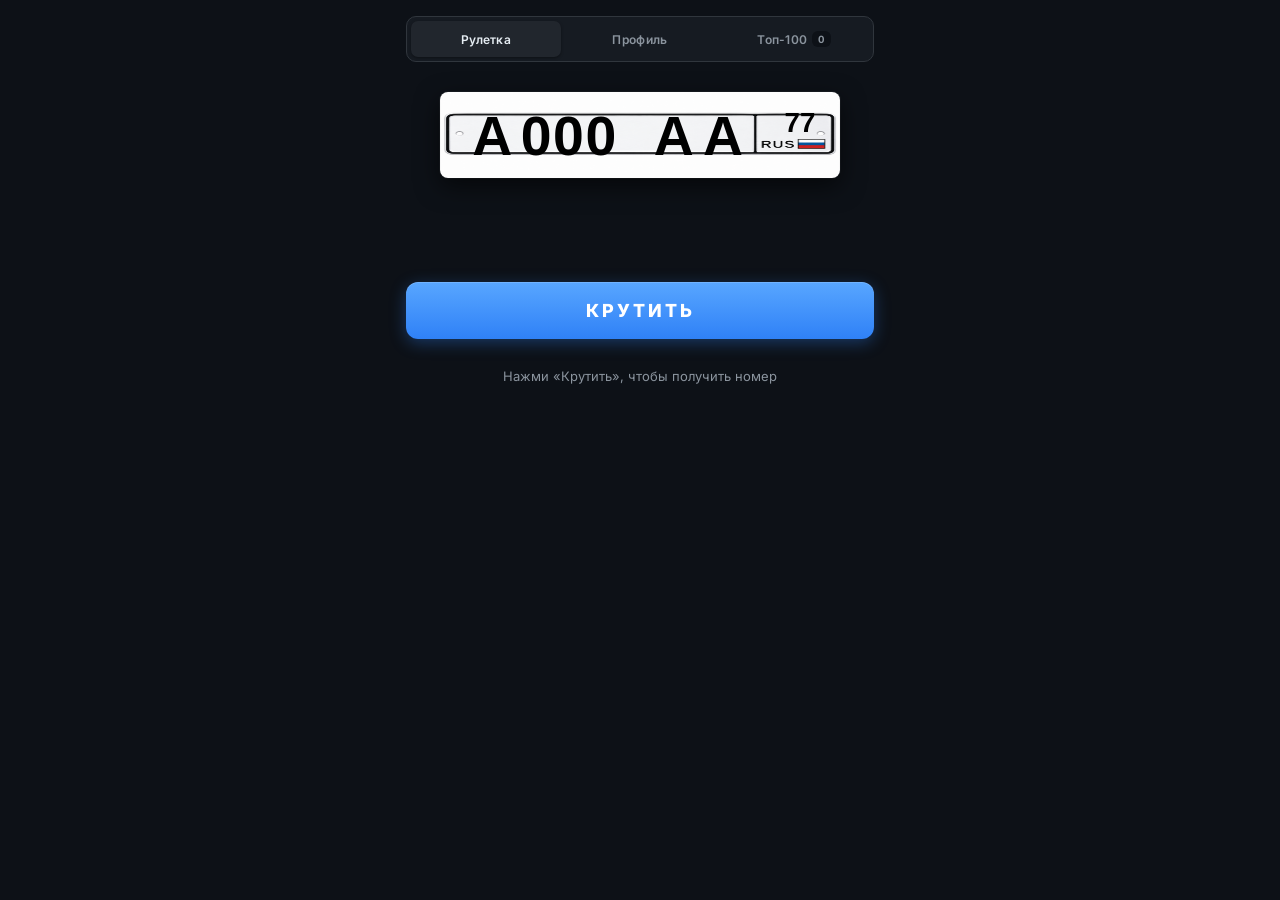
==== commit ebbcfc45: "Add files via upload" ====
--- a/index.html
+++ b/index.html
@@ -3,10 +3,11 @@
 <head>
     <meta charset="UTF-8">
     <meta name="viewport" content="width=device-width, initial-scale=1.0, user-scalable=no">
+    <meta http-equiv="Cache-Control" content="no-cache, no-store, must-revalidate">
     <title>Генератор Номеров РФ</title>
     <script src="https://telegram.org/js/telegram-web-app.js"></script>
     <link href="https://fonts.googleapis.com/css2?family=Inter:wght@400;500;600;700;800;900&display=swap" rel="stylesheet">
-    <link rel="stylesheet" href="style.css">
+    <link rel="stylesheet" href="style.css?v=5">
 </head>
 <body>
     <div class="app">
@@ -24,23 +25,7 @@
         <main class="tab-content active" id="tab-roulette">
             <div class="plate-wrapper">
                 <div class="plate-svg-wrapper" id="plate-wrap">
-                    <svg viewBox="0 0 520 112" xmlns="http://www.w3.org/2000/svg" class="plate-svg" id="roulette-plate">
-                        <rect x="2" y="2" width="516" height="108" rx="6" fill="#fff" stroke="#000" stroke-width="3"/>
-                        <circle cx="20" cy="56" r="3" fill="#000"/>
-                        <circle cx="500" cy="18" r="3" fill="#000"/>
-                        <line x1="428" y1="8" x2="428" y2="104" stroke="#000" stroke-width="2.5"/>
-                        <text id="pl-l1" x="52" y="82" font-family="'Arial Black',Arial,sans-serif" font-weight="900" font-size="76" fill="#000">А</text>
-                        <text id="pl-d1" x="118" y="82" font-family="'Arial Black',Arial,sans-serif" font-weight="900" font-size="76" fill="#000" letter-spacing="2">000</text>
-                        <text id="pl-l2" x="300" y="82" font-family="'Arial Black',Arial,sans-serif" font-weight="900" font-size="76" fill="#000">А</text>
-                        <text id="pl-l3" x="368" y="82" font-family="'Arial Black',Arial,sans-serif" font-weight="900" font-size="76" fill="#000">А</text>
-                        <text id="pl-region" x="474" y="48" font-family="'Arial Black',Arial,sans-serif" font-weight="900" font-size="38" fill="#000" text-anchor="middle">77</text>
-                        <text x="436" y="90" font-family="Arial,sans-serif" font-weight="700" font-size="13" fill="#000" letter-spacing="0.5">RUS</text>
-                        <g transform="translate(470, 78)">
-                            <rect width="30" height="7" fill="#fff" stroke="#000" stroke-width="0.5"/>
-                            <rect y="7" width="30" height="7" fill="#0039a6"/>
-                            <rect y="14" width="30" height="7" fill="#d52b1e"/>
-                        </g>
-                    </svg>
+                    <div id="roulette-plate-svg"></div>
                 </div>
                 <div class="combo" id="combo"></div>
                 <div class="plate-price" id="plate-price"></div>
@@ -96,6 +81,6 @@
         </main>
     </div>
 
-    <script src="app.js"></script>
+    <script src="app.js?v=5"></script>
 </body>
 </html>
--- a/style.css
+++ b/style.css
@@ -93,13 +93,18 @@
 
 .plate-svg-wrapper {
     display: inline-block;
-    max-width: 380px;
+    max-width: 420px;
     width: 100%;
     padding: 0 10px;
     transition: filter .3s;
 }
 
-.plate-svg {
+#roulette-plate-svg {
+    display: block;
+    width: 100%;
+}
+
+#roulette-plate-svg svg {
     width: 100%;
     height: auto;
     display: block;
@@ -108,7 +113,7 @@
     transition: transform .3s, box-shadow .3s;
 }
 
-.plate-svg-wrapper.spinning .plate-svg {
+.plate-svg-wrapper.spinning #roulette-plate-svg svg {
     animation: shake .08s infinite;
 }
 
@@ -118,19 +123,13 @@
     75% { transform: translateX(2px); }
 }
 
-.plate-svg-wrapper.special .plate-svg {
+.plate-svg-wrapper.special #roulette-plate-svg svg {
     box-shadow: 0 8px 40px rgba(212,160,23,.7), 0 0 0 2px #d4a017;
 }
-.plate-svg-wrapper.special .plate-svg text {
-    fill: #8b6914;
-}
-
-.plate-svg-wrapper.legendary .plate-svg {
+
+.plate-svg-wrapper.legendary #roulette-plate-svg svg {
     box-shadow: 0 8px 50px rgba(248,81,73,.9), 0 0 0 2px #8b0000;
     animation: pulse 1.5s infinite;
-}
-.plate-svg-wrapper.legendary .plate-svg text {
-    fill: #8b0000;
 }
 
 @keyframes pulse {
@@ -150,10 +149,10 @@
 
 .plate-price {
     margin-top: 10px;
-    font-size: 24px;
+    font-size: 26px;
     font-weight: 800;
     color: var(--green);
-    min-height: 30px;
+    min-height: 32px;
     font-variant-numeric: tabular-nums;
     letter-spacing: -0.5px;
 }
@@ -364,7 +363,7 @@
 
 .best-plate-svg {
     width: 100%;
-    max-width: 380px;
+    max-width: 420px;
     height: auto;
     display: block;
     margin: 0 auto;
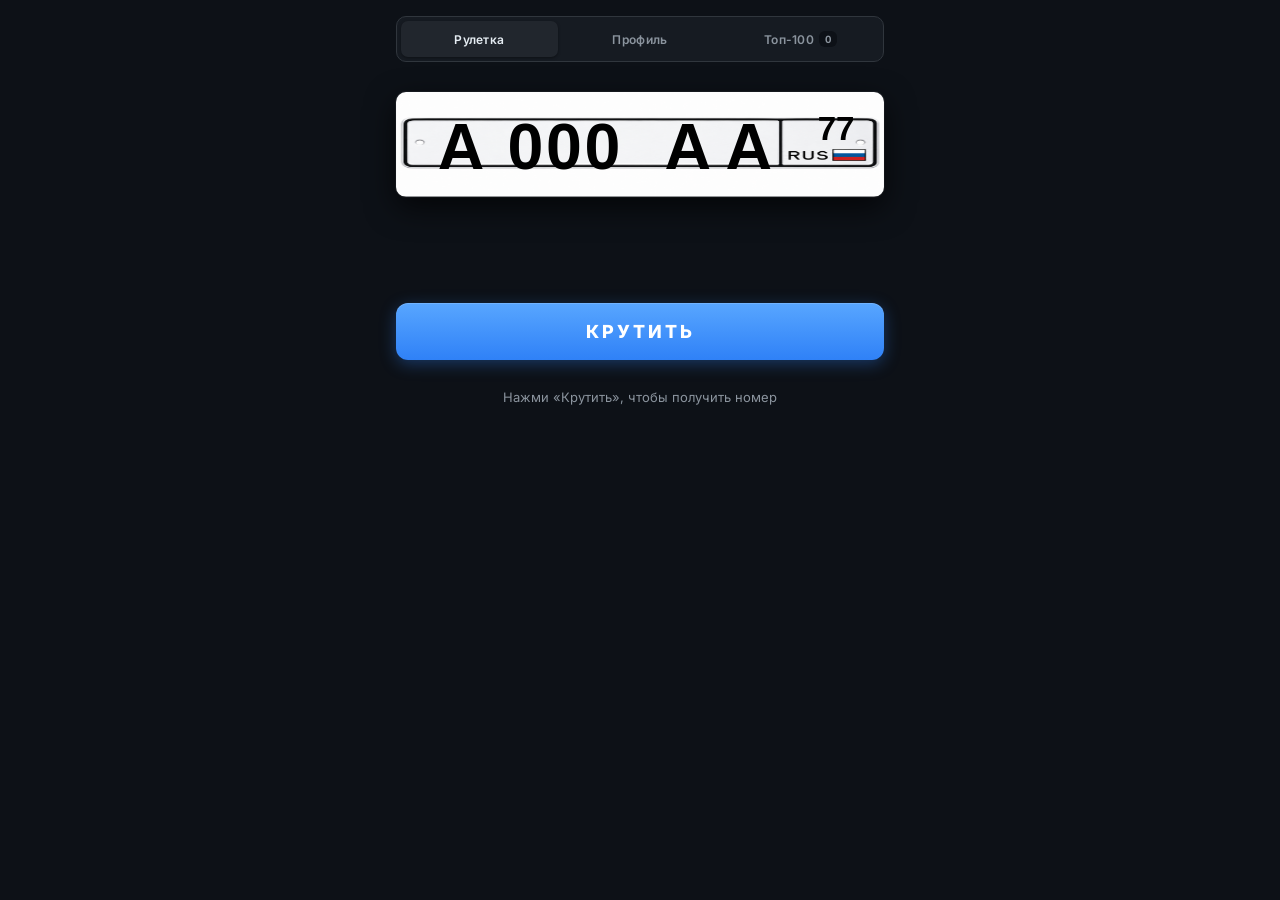
==== commit 01477a0c: "Add files via upload" ====
--- a/index.html
+++ b/index.html
@@ -7,7 +7,7 @@
     <title>Генератор Номеров РФ</title>
     <script src="https://telegram.org/js/telegram-web-app.js"></script>
     <link href="https://fonts.googleapis.com/css2?family=Inter:wght@400;500;600;700;800;900&display=swap" rel="stylesheet">
-    <link rel="stylesheet" href="style.css?v=5">
+    <link rel="stylesheet" href="style.css?v=10">
 </head>
 <body>
     <div class="app">
@@ -81,6 +81,6 @@
         </main>
     </div>
 
-    <script src="app.js?v=5"></script>
+    <script src="app.js?v=10"></script>
 </body>
 </html>
--- a/style.css
+++ b/style.css
@@ -13,7 +13,6 @@
     --gold: #d4a017;
     --green: #3fb950;
     --red: #f85149;
-    --purple: #a371f7;
     --border: #30363d;
 }
 
@@ -26,7 +25,7 @@
     -webkit-font-smoothing: antialiased;
 }
 
-.app { padding: 16px; max-width: 500px; margin: 0 auto; padding-bottom: 40px; }
+.app { padding: 16px; max-width: 520px; margin: 0 auto; padding-bottom: 40px; }
 
 /* TABS */
 .tabs {
@@ -92,10 +91,9 @@
 .plate-wrapper { margin: 30px 0 24px; text-align: center; }
 
 .plate-svg-wrapper {
-    display: inline-block;
-    max-width: 420px;
-    width: 100%;
-    padding: 0 10px;
+    display: block;
+    width: 100%;
+    padding: 0;
     transition: filter .3s;
 }
 
@@ -108,8 +106,8 @@
     width: 100%;
     height: auto;
     display: block;
-    border-radius: 8px;
-    box-shadow: 0 8px 24px rgba(0,0,0,.6), 0 0 0 1px rgba(255,255,255,.05);
+    border-radius: 10px;
+    box-shadow: 0 10px 30px rgba(0,0,0,.7), 0 0 0 1px rgba(255,255,255,.06);
     transition: transform .3s, box-shadow .3s;
 }
 
@@ -124,22 +122,22 @@
 }
 
 .plate-svg-wrapper.special #roulette-plate-svg svg {
-    box-shadow: 0 8px 40px rgba(212,160,23,.7), 0 0 0 2px #d4a017;
+    box-shadow: 0 10px 45px rgba(212,160,23,.7), 0 0 0 2px #d4a017;
 }
 
 .plate-svg-wrapper.legendary #roulette-plate-svg svg {
-    box-shadow: 0 8px 50px rgba(248,81,73,.9), 0 0 0 2px #8b0000;
+    box-shadow: 0 10px 55px rgba(248,81,73,.9), 0 0 0 2px #8b0000;
     animation: pulse 1.5s infinite;
 }
 
 @keyframes pulse {
-    0%, 100% { box-shadow: 0 8px 50px rgba(248,81,73,.9), 0 0 0 2px #8b0000; }
-    50% { box-shadow: 0 8px 60px rgba(248,81,73,1), 0 0 0 2px #8b0000; }
+    0%, 100% { box-shadow: 0 10px 55px rgba(248,81,73,.9), 0 0 0 2px #8b0000; }
+    50% { box-shadow: 0 10px 65px rgba(248,81,73,1), 0 0 0 2px #8b0000; }
 }
 
 .combo {
-    margin-top: 16px;
-    font-size: 12px;
+    margin-top: 18px;
+    font-size: 13px;
     color: var(--gold);
     font-weight: 600;
     min-height: 18px;
@@ -148,11 +146,11 @@
 }
 
 .plate-price {
-    margin-top: 10px;
-    font-size: 26px;
+    margin-top: 12px;
+    font-size: 28px;
     font-weight: 800;
     color: var(--green);
-    min-height: 32px;
+    min-height: 34px;
     font-variant-numeric: tabular-nums;
     letter-spacing: -0.5px;
 }
@@ -363,10 +361,9 @@
 
 .best-plate-svg {
     width: 100%;
-    max-width: 420px;
     height: auto;
     display: block;
     margin: 0 auto;
-    border-radius: 8px;
-    box-shadow: 0 8px 24px rgba(0,0,0,.6), 0 0 0 1px rgba(255,255,255,.05);
+    border-radius: 10px;
+    box-shadow: 0 10px 30px rgba(0,0,0,.7), 0 0 0 1px rgba(255,255,255,.06);
 }
